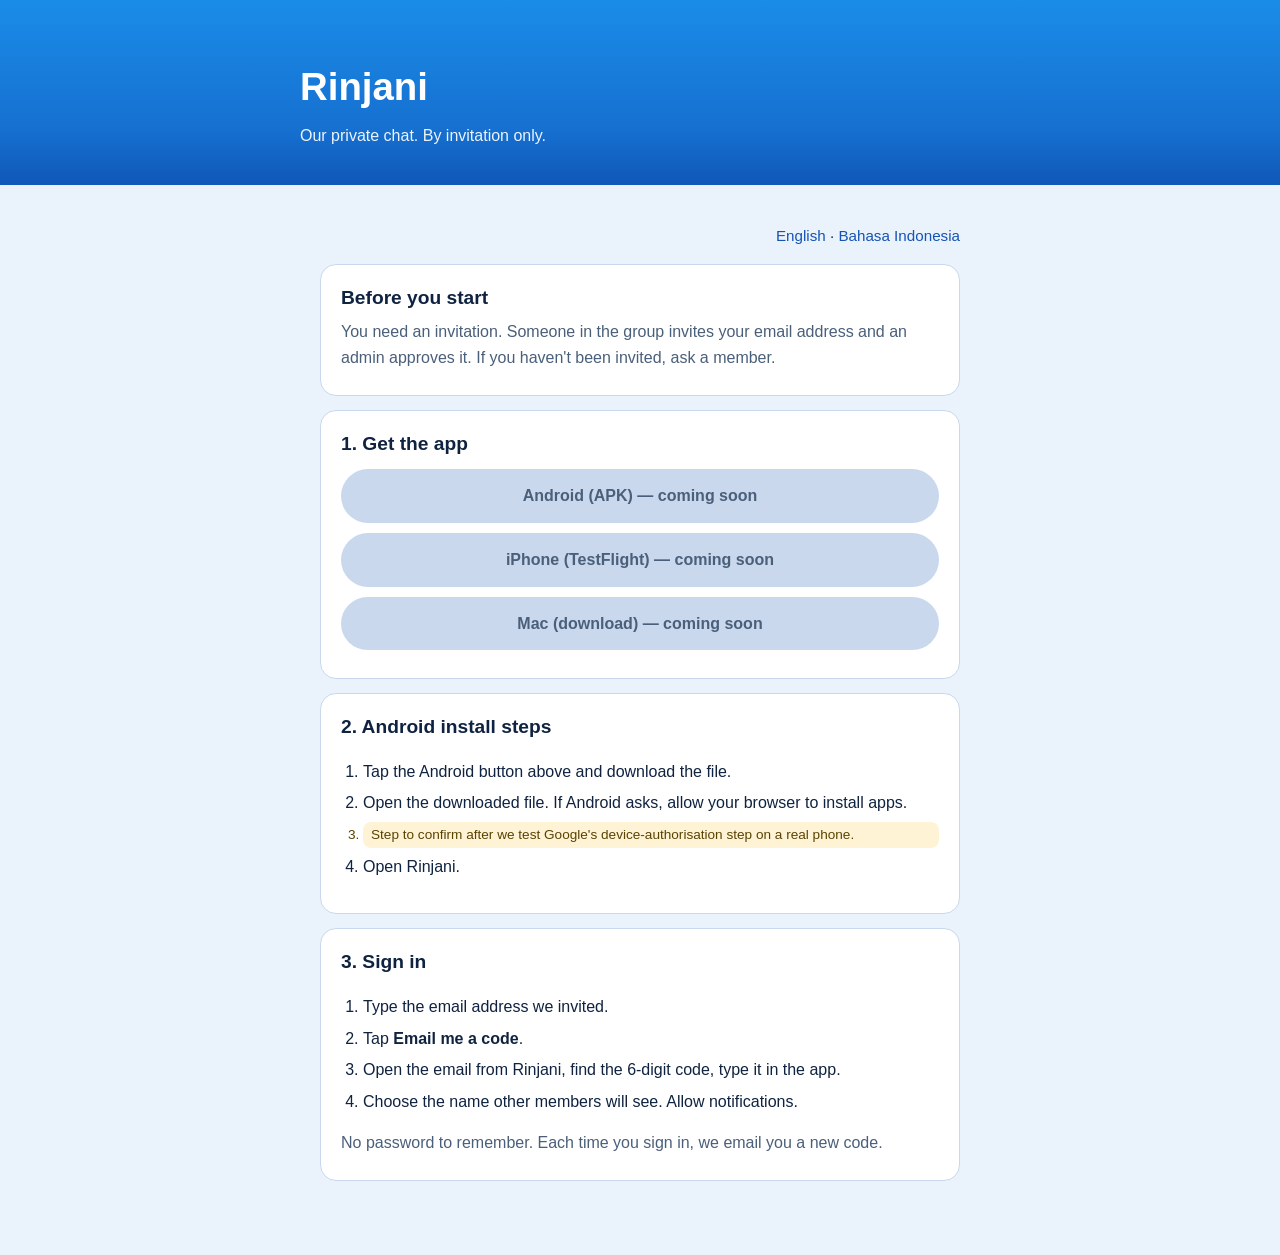
==== rinjani/index.html @ 6eb76854 "Starter site: new homepage, Rinjani install page (English + Bahasa Indonesia) Co-Authored-By: Claude" ====
<!DOCTYPE html>
<html lang="en">
<head>
<meta charset="UTF-8">
<meta name="viewport" content="width=device-width, initial-scale=1.0">
<title>Rinjani — Install</title>
<link rel="stylesheet" href="/assets/site.css">
<script>
  // Show Bahasa Indonesia first on phones set to Indonesian; anyone can switch.
  function setLang(l) { document.documentElement.lang = l;
    document.querySelectorAll('[data-l]').forEach(function (e) { e.hidden = e.dataset.l !== l; }); }
  window.addEventListener('DOMContentLoaded', function () { setLang((navigator.language || 'en').slice(0, 2) === 'id' ? 'id' : 'en'); });
</script>
</head>
<body>
<header class="band"><div class="in"><h1>Rinjani</h1>
  <p data-l="en">Our private chat. By invitation only.</p><p data-l="id" hidden>Obrolan pribadi kita. Hanya dengan undangan.</p></div></header>
<main>
<p class="lang"><a href="#" onclick="setLang('en');return false">English</a> · <a href="#" onclick="setLang('id');return false">Bahasa Indonesia</a></p>

<section data-l="en">
  <div class="card"><h2>Before you start</h2>
    <p>You need an invitation. Someone in the group invites your email address and an admin approves it. If you haven't been invited, ask a member.</p></div>
  <div class="card"><h2>1. Get the app</h2>
    <a class="btn off" href="#">Android (APK) — coming soon</a>
    <a class="btn off" href="#">iPhone (TestFlight) — coming soon</a>
    <a class="btn off" href="#">Mac (download) — coming soon</a></div>
  <div class="card"><h2>2. Android install steps</h2>
    <ol><li>Tap the Android button above and download the file.</li>
    <li>Open the downloaded file. If Android asks, allow your browser to install apps.</li>
    <li class="todo">Step to confirm after we test Google's device-authorisation step on a real phone.</li>
    <li>Open Rinjani.</li></ol></div>
  <div class="card"><h2>3. Sign in</h2>
    <ol><li>Type the email address we invited.</li><li>Tap <b>Email me a code</b>.</li>
    <li>Open the email from Rinjani, find the 6-digit code, type it in the app.</li>
    <li>Choose the name other members will see. Allow notifications.</li></ol>
    <p>No password to remember. Each time you sign in, we email you a new code.</p></div>
</section>

<section data-l="id" hidden>
  <div class="card"><h2>Sebelum mulai</h2>
    <p>Anda memerlukan undangan. Seorang anggota grup mengundang alamat email Anda, lalu admin menyetujuinya. Jika belum diundang, mintalah kepada salah satu anggota.</p></div>
  <div class="card"><h2>1. Ambil aplikasinya</h2>
    <a class="btn off" href="#">Android (APK) — segera hadir</a>
    <a class="btn off" href="#">iPhone (TestFlight) — segera hadir</a>
    <a class="btn off" href="#">Mac (unduh) — segera hadir</a></div>
  <div class="card"><h2>2. Langkah pasang di Android</h2>
    <ol><li>Ketuk tombol Android di atas dan unduh filenya.</li>
    <li>Buka file yang sudah diunduh. Jika Android bertanya, izinkan browser Anda memasang aplikasi.</li>
    <li class="todo">Langkah ini akan dilengkapi setelah kami mencoba otorisasi perangkat dari Google di ponsel sungguhan.</li>
    <li>Buka Rinjani.</li></ol></div>
  <div class="card"><h2>3. Masuk</h2>
    <ol><li>Ketik alamat email yang kami undang.</li><li>Ketuk <b>Email me a code</b> (Kirim kode lewat email).</li>
    <li>Buka email dari Rinjani, cari kode 6 angka, lalu ketik di aplikasi.</li>
    <li>Pilih nama yang akan dilihat anggota lain. Izinkan notifikasi.</li></ol>
    <p>Tidak ada kata sandi yang perlu diingat. Setiap kali masuk, kami kirim kode baru lewat email.</p></div>
</section>
</main>
</body>
</html>
---- assets/site.css ----
:root { --ink:#0f2340; --ink2:#4a5f7a; --mist:#eaf2fb; --card:#fff; --blue:#1654b4; --sun:#ffb62e; --line:#c9d8ec; }
@media (prefers-color-scheme: dark) { :root { --ink:#e8eef8; --ink2:#9db0c9; --mist:#0a1830; --card:#10233f; --blue:#5b9bff; --line:#24406b; } }
* { box-sizing:border-box; }
body { margin:0; font-family:-apple-system,"Segoe UI",Roboto,sans-serif; background:var(--mist); color:var(--ink); line-height:1.6; }
header.band { background:linear-gradient(180deg,#1a8ce8,#1670d0 70%,#0f57b8); color:#fff; padding:56px 20px 36px; }
header.band .in, main { max-width:680px; margin:0 auto; }
header.band h1 { margin:0; font-size:2.4rem; }
header.band p { margin:6px 0 0; opacity:.92; }
main { padding:24px 20px 60px; }
.card { background:var(--card); border-radius:16px; padding:18px 20px; margin:14px 0; border:1px solid var(--line); }
.card h2 { margin:0 0 6px; font-size:1.2rem; }
.card p { margin:6px 0; color:var(--ink2); }
a { color:var(--blue); text-decoration:none; } a:hover { text-decoration:underline; }
.btn { display:block; text-align:center; padding:14px; border-radius:999px; font-weight:700; margin:10px 0; background:var(--blue); color:#fff; }
.btn.off { background:var(--line); color:var(--ink2); pointer-events:none; }
.tag { display:inline-block; background:var(--sun); color:#0f2340; border-radius:999px; padding:2px 10px; font-size:.8rem; font-weight:700; }
ol { padding-left:22px; } li { margin:6px 0; }
.lang { text-align:right; font-size:.95rem; }
.todo { background:#fff3d6; color:#5a4300; border-radius:8px; padding:2px 8px; font-size:.85rem; }
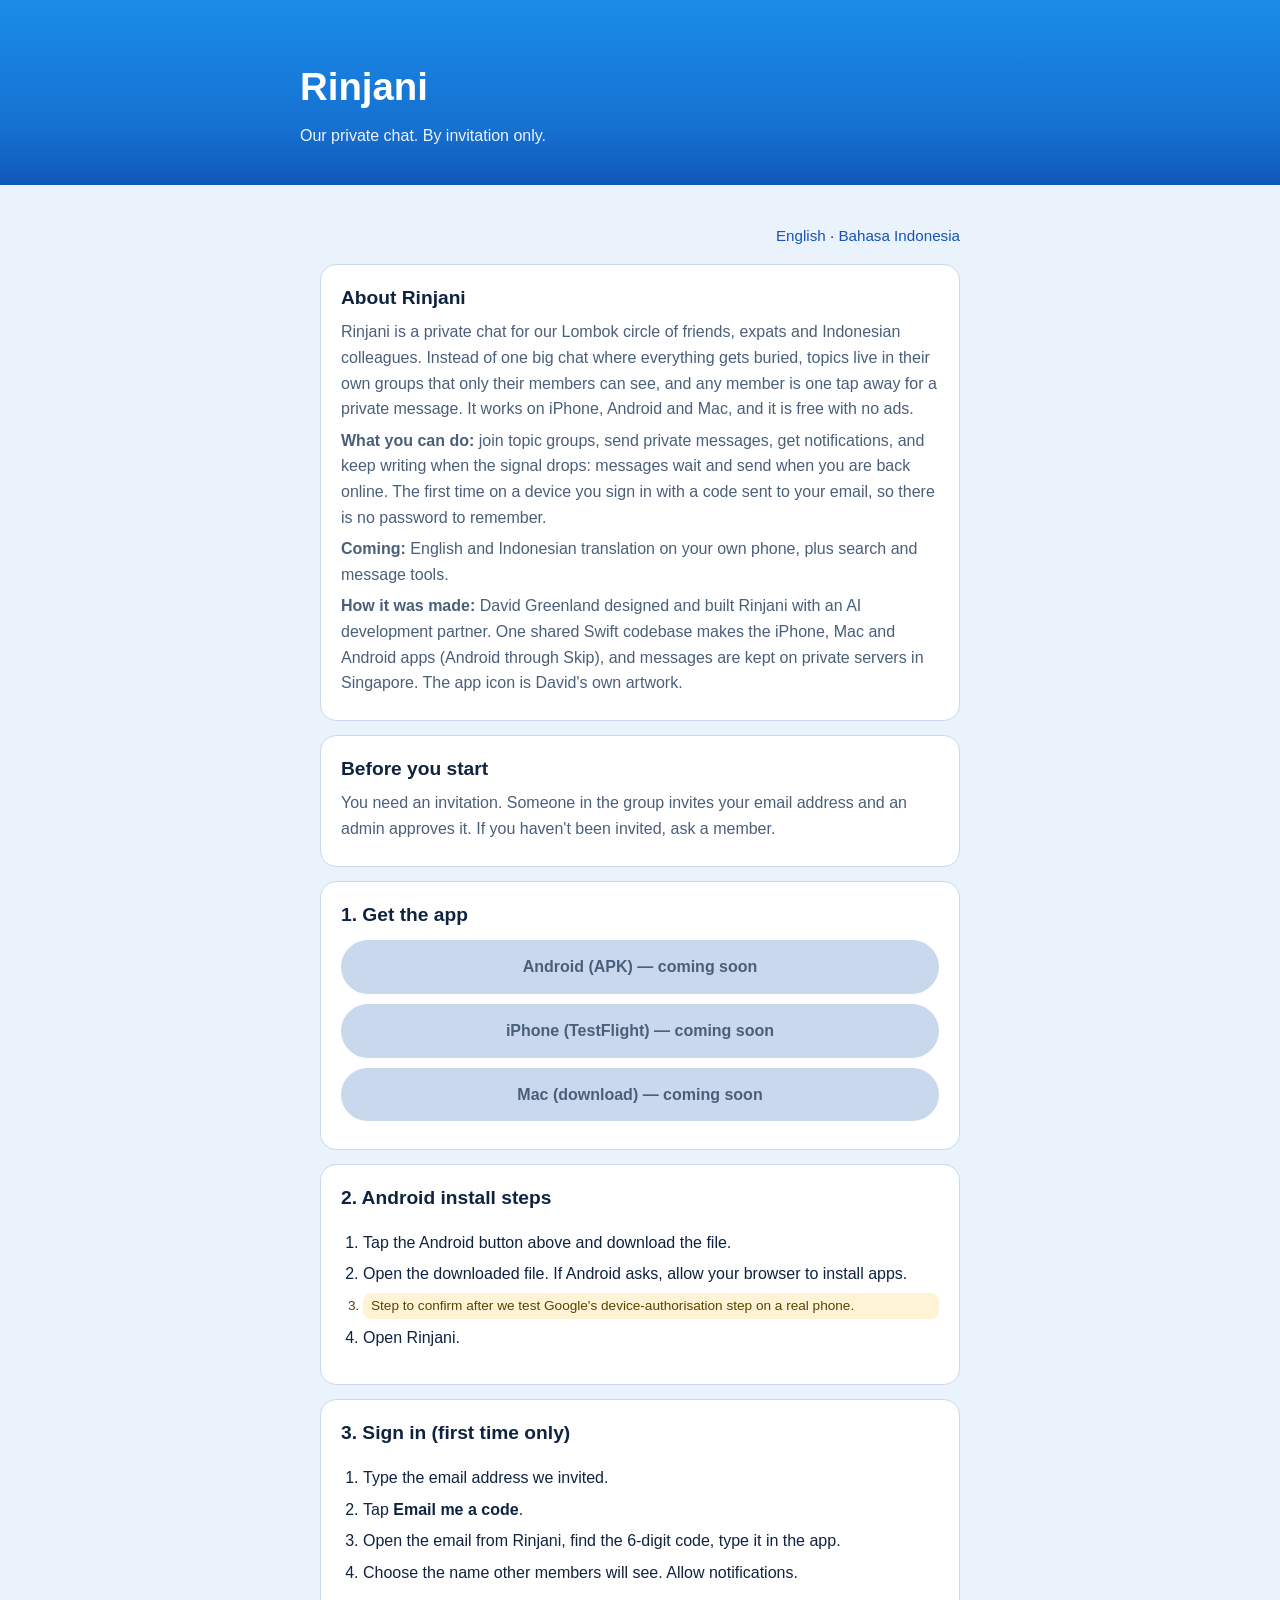
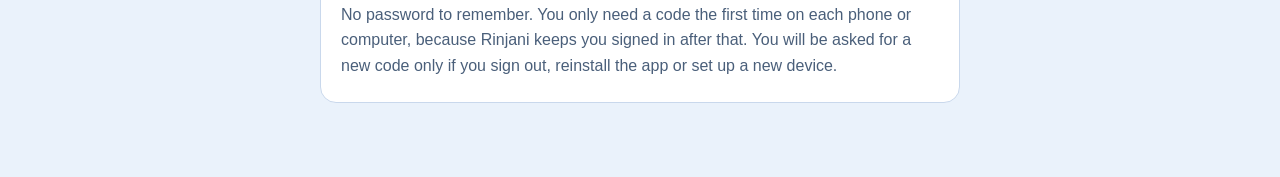
==== commit e9768541: "Rinjani page: About card (English + Bahasa Indonesia); code is needed only the first time on a devic" ====
--- a/rinjani/index.html
+++ b/rinjani/index.html
@@ -19,6 +19,11 @@
 <p class="lang"><a href="#" onclick="setLang('en');return false">English</a> · <a href="#" onclick="setLang('id');return false">Bahasa Indonesia</a></p>
 
 <section data-l="en">
+  <div class="card"><h2>About Rinjani</h2>
+    <p>Rinjani is a private chat for our Lombok circle of friends, expats and Indonesian colleagues. Instead of one big chat where everything gets buried, topics live in their own groups that only their members can see, and any member is one tap away for a private message. It works on iPhone, Android and Mac, and it is free with no ads.</p>
+    <p><b>What you can do:</b> join topic groups, send private messages, get notifications, and keep writing when the signal drops: messages wait and send when you are back online. The first time on a device you sign in with a code sent to your email, so there is no password to remember.</p>
+    <p><b>Coming:</b> English and Indonesian translation on your own phone, plus search and message tools.</p>
+    <p><b>How it was made:</b> David Greenland designed and built Rinjani with an AI development partner. One shared Swift codebase makes the iPhone, Mac and Android apps (Android through Skip), and messages are kept on private servers in Singapore. The app icon is David's own artwork.</p></div>
   <div class="card"><h2>Before you start</h2>
     <p>You need an invitation. Someone in the group invites your email address and an admin approves it. If you haven't been invited, ask a member.</p></div>
   <div class="card"><h2>1. Get the app</h2>
@@ -30,14 +35,19 @@
     <li>Open the downloaded file. If Android asks, allow your browser to install apps.</li>
     <li class="todo">Step to confirm after we test Google's device-authorisation step on a real phone.</li>
     <li>Open Rinjani.</li></ol></div>
-  <div class="card"><h2>3. Sign in</h2>
+  <div class="card"><h2>3. Sign in (first time only)</h2>
     <ol><li>Type the email address we invited.</li><li>Tap <b>Email me a code</b>.</li>
     <li>Open the email from Rinjani, find the 6-digit code, type it in the app.</li>
     <li>Choose the name other members will see. Allow notifications.</li></ol>
-    <p>No password to remember. Each time you sign in, we email you a new code.</p></div>
+    <p>No password to remember. You only need a code the first time on each phone or computer, because Rinjani keeps you signed in after that. You will be asked for a new code only if you sign out, reinstall the app or set up a new device.</p></div>
 </section>
 
 <section data-l="id" hidden>
+  <div class="card"><h2>Tentang Rinjani</h2>
+    <p>Rinjani adalah obrolan pribadi untuk lingkaran kita di Lombok: teman, ekspat, dan rekan kerja dari Indonesia. Alih-alih satu obrolan besar tempat semuanya tenggelam, setiap topik punya grupnya sendiri yang hanya bisa dilihat anggotanya, dan setiap anggota hanya satu ketukan jauhnya untuk pesan pribadi. Rinjani berjalan di iPhone, Android, dan Mac, gratis dan tanpa iklan.</p>
+    <p><b>Yang bisa Anda lakukan:</b> bergabung di grup topik, mengirim pesan pribadi, menerima notifikasi, dan tetap menulis saat sinyal hilang: pesan menunggu dan terkirim saat Anda kembali online. Pertama kali di sebuah perangkat, Anda masuk dengan kode yang dikirim ke email, jadi tidak ada kata sandi yang perlu diingat.</p>
+    <p><b>Segera hadir:</b> terjemahan Inggris dan Indonesia langsung di ponsel Anda, serta pencarian dan alat pesan.</p>
+    <p><b>Bagaimana dibuat:</b> David Greenland merancang dan membangun Rinjani bersama mitra pengembangan AI. Satu basis kode Swift menghasilkan aplikasi iPhone, Mac, dan Android (Android lewat Skip), dan pesan disimpan di server pribadi di Singapura. Ikon aplikasi adalah karya seni David sendiri.</p></div>
   <div class="card"><h2>Sebelum mulai</h2>
     <p>Anda memerlukan undangan. Seorang anggota grup mengundang alamat email Anda, lalu admin menyetujuinya. Jika belum diundang, mintalah kepada salah satu anggota.</p></div>
   <div class="card"><h2>1. Ambil aplikasinya</h2>
@@ -49,11 +59,11 @@
     <li>Buka file yang sudah diunduh. Jika Android bertanya, izinkan browser Anda memasang aplikasi.</li>
     <li class="todo">Langkah ini akan dilengkapi setelah kami mencoba otorisasi perangkat dari Google di ponsel sungguhan.</li>
     <li>Buka Rinjani.</li></ol></div>
-  <div class="card"><h2>3. Masuk</h2>
+  <div class="card"><h2>3. Masuk (hanya pertama kali)</h2>
     <ol><li>Ketik alamat email yang kami undang.</li><li>Ketuk <b>Email me a code</b> (Kirim kode lewat email).</li>
     <li>Buka email dari Rinjani, cari kode 6 angka, lalu ketik di aplikasi.</li>
     <li>Pilih nama yang akan dilihat anggota lain. Izinkan notifikasi.</li></ol>
-    <p>Tidak ada kata sandi yang perlu diingat. Setiap kali masuk, kami kirim kode baru lewat email.</p></div>
+    <p>Tidak ada kata sandi yang perlu diingat. Kode hanya diperlukan saat pertama kali di setiap ponsel atau komputer, karena setelah itu Rinjani membuat Anda tetap masuk. Kode baru hanya diminta jika Anda keluar, memasang ulang aplikasi, atau memakai perangkat baru.</p></div>
 </section>
 </main>
 </body>
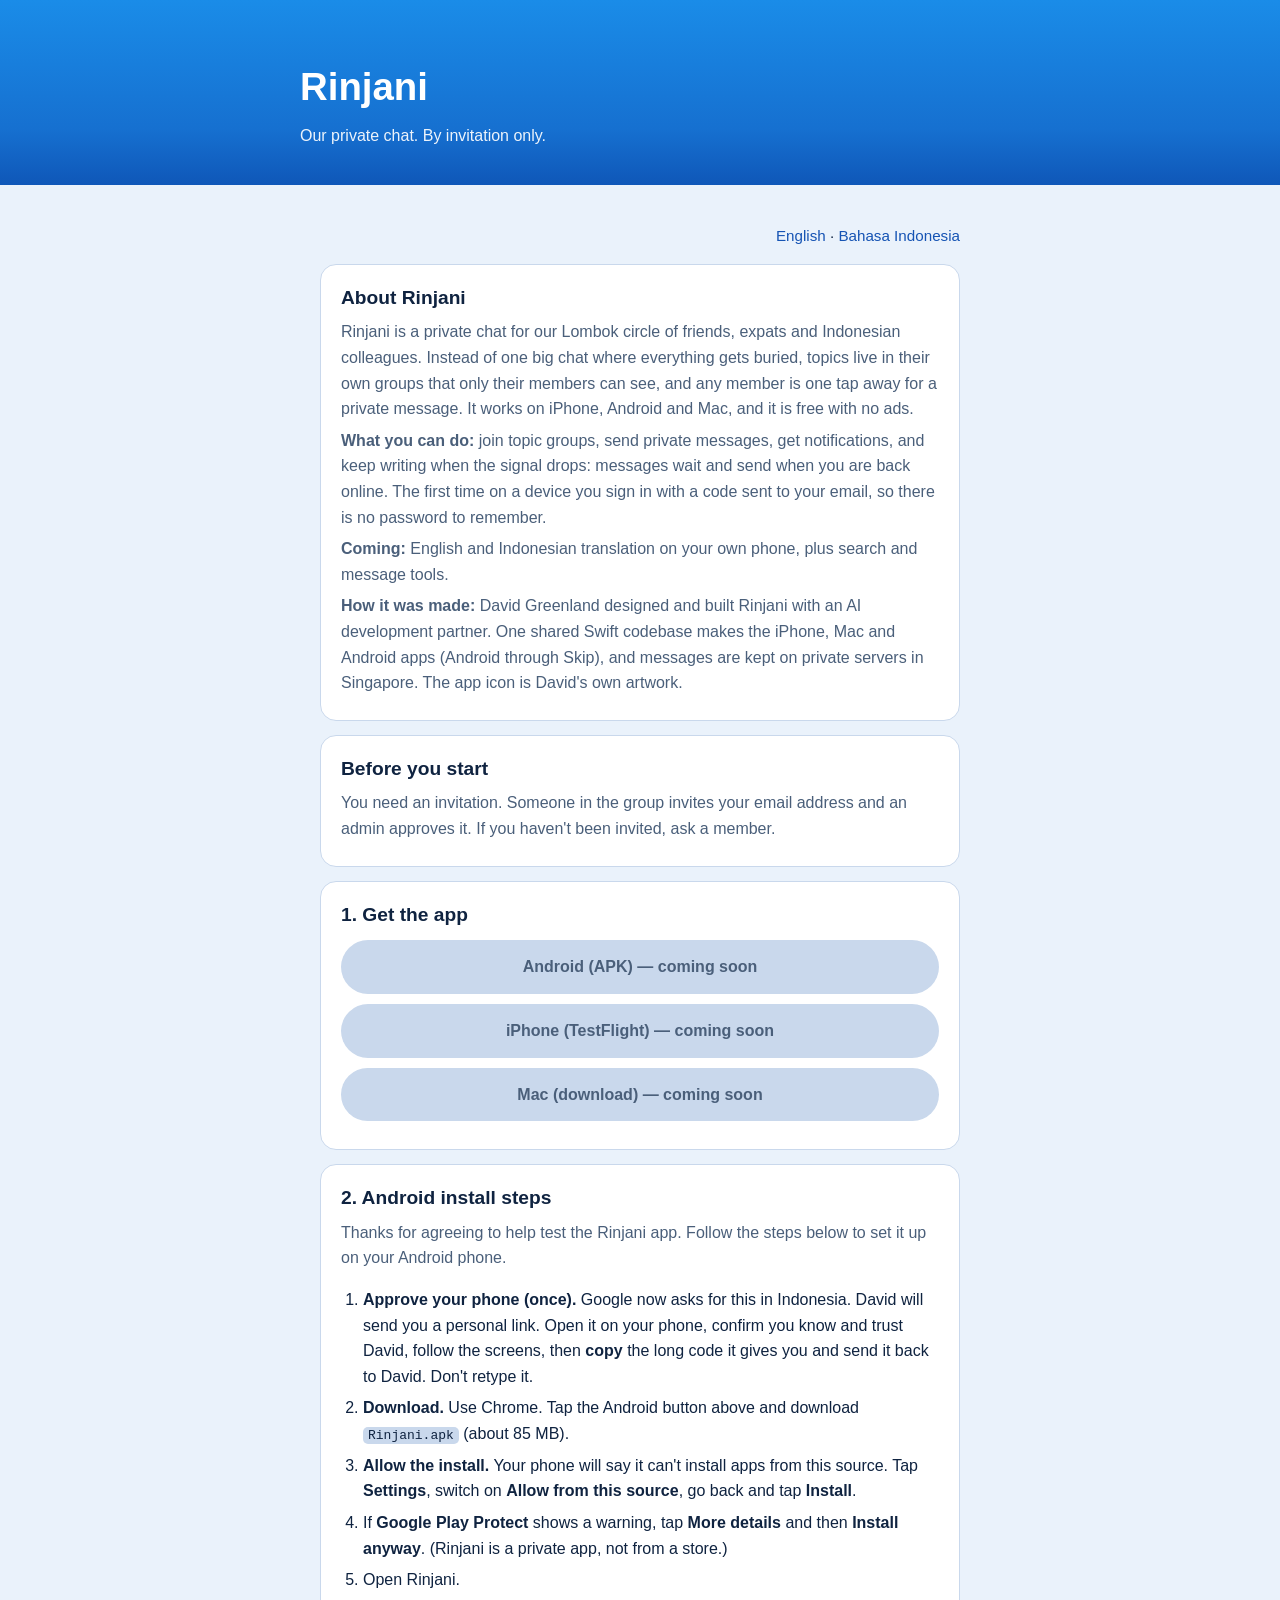
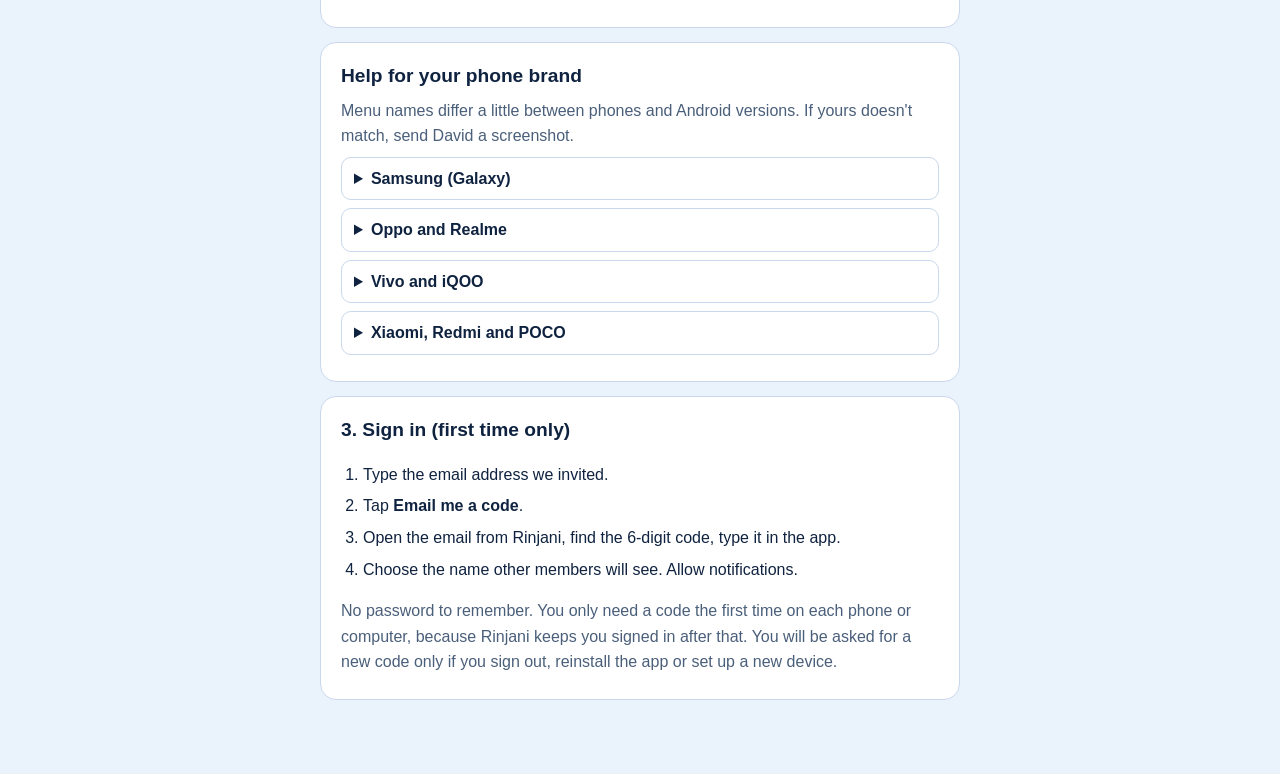
==== commit c8e4150f: "Rinjani page: Android install steps, welcome line, brand help (Samsung, Oppo/Realme, Vivo/iQOO, Xiao" ====
--- a/rinjani/index.html
+++ b/rinjani/index.html
@@ -31,10 +31,31 @@
     <a class="btn off" href="#">iPhone (TestFlight) — coming soon</a>
     <a class="btn off" href="#">Mac (download) — coming soon</a></div>
   <div class="card"><h2>2. Android install steps</h2>
-    <ol><li>Tap the Android button above and download the file.</li>
-    <li>Open the downloaded file. If Android asks, allow your browser to install apps.</li>
-    <li class="todo">Step to confirm after we test Google's device-authorisation step on a real phone.</li>
-    <li>Open Rinjani.</li></ol></div>
+    <p>Thanks for agreeing to help test the Rinjani app. Follow the steps below to set it up on your Android phone.</p>
+    <ol><li><b>Approve your phone (once).</b> Google now asks for this in Indonesia. David will send you a personal link. Open it on your phone, confirm you know and trust David, follow the screens, then <b>copy</b> the long code it gives you and send it back to David. Don't retype it.</li>
+    <li><b>Download.</b> Use Chrome. Tap the Android button above and download <code>Rinjani.apk</code> (about 85 MB).</li>
+    <li><b>Allow the install.</b> Your phone will say it can't install apps from this source. Tap <b>Settings</b>, switch on <b>Allow from this source</b>, go back and tap <b>Install</b>.</li>
+    <li>If <b>Google Play Protect</b> shows a warning, tap <b>More details</b> and then <b>Install anyway</b>. (Rinjani is a private app, not from a store.)</li>
+    <li>Open Rinjani.</li></ol>
+    <!-- TODO after Shane's test: replace with the real on-phone approval screens (EN): <p class="todo">Step 1: the exact screens on your phone will be confirmed here after the first real test.</p> -->
+  </div>
+  <div class="card"><h2>Help for your phone brand</h2>
+    <p>Menu names differ a little between phones and Android versions. If yours doesn't match, send David a screenshot.</p>
+    <details><summary>Samsung (Galaxy)</summary><ul>
+      <li>Download with Chrome or Samsung Internet. When asked, tap <b>Settings</b>, switch on <b>Allow from this source</b>, go back and tap <b>Install</b>.</li>
+      <li>If the install is blocked and mentions <b>Auto Blocker</b>: open <b>Settings → Security and privacy → Auto Blocker</b> and switch it off while you install. You can switch it back on afterwards.</li>
+      <li>If <b>Google Play Protect</b> warns: <b>More details → Install anyway</b>.</li></ul></details>
+    <details><summary>Oppo and Realme</summary><ul>
+      <li>Download with Chrome, then tap <b>Install</b>. When asked, tap <b>Settings</b> and allow your browser to <b>Install unknown apps</b>.</li>
+      <li>Your phone may run a security check and show a warning, sometimes with a short countdown. Wait, then choose <b>Install anyway</b> or <b>Continue</b>.</li>
+      <li>If the install fails the first time, tap the downloaded file and try again.</li></ul></details>
+    <details><summary>Vivo and iQOO</summary><ul>
+      <li>Download with Chrome, then tap <b>Install</b>. When asked, allow your browser under <b>Install unknown apps</b> (often in Settings → Security or Special app access).</li>
+      <li>A virus or security scan may appear. Choose <b>Continue</b> or <b>Install</b> to go on.</li></ul></details>
+    <details><summary>Xiaomi, Redmi and POCO</summary><ul>
+      <li>Download with Chrome, then tap <b>Install</b>. When asked, allow Chrome to <b>Install unknown apps</b> (Settings → Privacy protection → Special permissions).</li>
+      <li>The phone's Security app may scan the file and warn about a risk because Rinjani is not from a store. Choose <b>Install anyway</b>.</li></ul></details>
+  </div>
   <div class="card"><h2>3. Sign in (first time only)</h2>
     <ol><li>Type the email address we invited.</li><li>Tap <b>Email me a code</b>.</li>
     <li>Open the email from Rinjani, find the 6-digit code, type it in the app.</li>
@@ -55,10 +76,31 @@
     <a class="btn off" href="#">iPhone (TestFlight) — segera hadir</a>
     <a class="btn off" href="#">Mac (unduh) — segera hadir</a></div>
   <div class="card"><h2>2. Langkah pasang di Android</h2>
-    <ol><li>Ketuk tombol Android di atas dan unduh filenya.</li>
-    <li>Buka file yang sudah diunduh. Jika Android bertanya, izinkan browser Anda memasang aplikasi.</li>
-    <li class="todo">Langkah ini akan dilengkapi setelah kami mencoba otorisasi perangkat dari Google di ponsel sungguhan.</li>
-    <li>Buka Rinjani.</li></ol></div>
+    <p>Terima kasih telah bersedia ikut menguji aplikasi Rinjani. Ikuti langkah-langkah di bawah ini untuk memasangnya di ponsel Android Anda.</p>
+    <ol><li><b>Setujui ponsel Anda (satu kali).</b> Google kini meminta ini di Indonesia. David akan mengirim tautan pribadi. Buka tautan itu di ponsel Anda, konfirmasi bahwa Anda mengenal dan memercayai David, ikuti layarnya, lalu <b>salin</b> kode panjang yang muncul dan kirimkan kembali kepada David. Jangan diketik ulang.</li>
+    <li><b>Unduh.</b> Gunakan Chrome. Ketuk tombol Android di atas dan unduh <code>Rinjani.apk</code> (sekitar 85 MB).</li>
+    <li><b>Izinkan pemasangan.</b> Ponsel akan berkata tidak dapat memasang aplikasi dari sumber ini. Ketuk <b>Pengaturan</b>, aktifkan <b>Izinkan dari sumber ini</b>, kembali, lalu ketuk <b>Instal</b>.</li>
+    <li>Jika <b>Google Play Protect</b> menampilkan peringatan, ketuk <b>Detail lainnya</b> lalu <b>Tetap instal</b>. (Rinjani adalah aplikasi pribadi, bukan dari toko aplikasi.)</li>
+    <li>Buka Rinjani.</li></ol>
+    <!-- TODO after Shane's test: replace with the real on-phone approval screens (ID) -->
+  </div>
+  <div class="card"><h2>Bantuan sesuai merek ponsel</h2>
+    <p>Nama menu sedikit berbeda antar ponsel dan versi Android. Jika ponsel Anda berbeda, kirim tangkapan layar kepada David.</p>
+    <details><summary>Samsung (Galaxy)</summary><ul>
+      <li>Unduh dengan Chrome atau Samsung Internet. Saat diminta, ketuk <b>Pengaturan</b>, aktifkan <b>Izinkan dari sumber ini</b>, kembali, lalu ketuk <b>Instal</b>.</li>
+      <li>Jika pemasangan diblokir dan menyebut <b>Auto Blocker</b>: buka <b>Pengaturan → Keamanan dan privasi → Auto Blocker</b> dan matikan selama memasang. Anda boleh menyalakannya lagi setelahnya.</li>
+      <li>Jika <b>Google Play Protect</b> memperingatkan: <b>Detail lainnya → Tetap instal</b>.</li></ul></details>
+    <details><summary>Oppo dan Realme</summary><ul>
+      <li>Unduh dengan Chrome, lalu ketuk <b>Instal</b>. Saat diminta, ketuk <b>Pengaturan</b> dan izinkan browser Anda <b>Memasang aplikasi tidak dikenal</b>.</li>
+      <li>Ponsel mungkin menjalankan pemeriksaan keamanan dan menampilkan peringatan, kadang dengan hitung mundur singkat. Tunggu, lalu pilih <b>Tetap instal</b> atau <b>Lanjutkan</b>.</li>
+      <li>Jika pemasangan gagal pada percobaan pertama, ketuk file yang diunduh dan coba lagi.</li></ul></details>
+    <details><summary>Vivo dan iQOO</summary><ul>
+      <li>Unduh dengan Chrome, lalu ketuk <b>Instal</b>. Saat diminta, izinkan browser Anda di <b>Memasang aplikasi tidak dikenal</b> (biasanya di Pengaturan → Keamanan atau Akses aplikasi khusus).</li>
+      <li>Pemindaian virus atau keamanan mungkin muncul. Pilih <b>Lanjutkan</b> atau <b>Instal</b> untuk meneruskan.</li></ul></details>
+    <details><summary>Xiaomi, Redmi dan POCO</summary><ul>
+      <li>Unduh dengan Chrome, lalu ketuk <b>Instal</b>. Saat diminta, izinkan Chrome <b>Memasang aplikasi tidak dikenal</b> (Pengaturan → Perlindungan privasi → Izin khusus).</li>
+      <li>Aplikasi Keamanan di ponsel mungkin memindai file dan memperingatkan adanya risiko karena Rinjani bukan dari toko aplikasi. Pilih <b>Tetap instal</b>.</li></ul></details>
+  </div>
   <div class="card"><h2>3. Masuk (hanya pertama kali)</h2>
     <ol><li>Ketik alamat email yang kami undang.</li><li>Ketuk <b>Email me a code</b> (Kirim kode lewat email).</li>
     <li>Buka email dari Rinjani, cari kode 6 angka, lalu ketik di aplikasi.</li>
--- a/assets/site.css
+++ b/assets/site.css
@@ -17,3 +17,8 @@
 ol { padding-left:22px; } li { margin:6px 0; }
 .lang { text-align:right; font-size:.95rem; }
 .todo { background:#fff3d6; color:#5a4300; border-radius:8px; padding:2px 8px; font-size:.85rem; }
+
+details { margin:8px 0; padding:8px 12px; border:1px solid var(--line); border-radius:10px; }
+summary { cursor:pointer; font-weight:600; }
+details ul { margin:8px 0 2px; padding-left:20px; color:var(--ink2); }
+code { background:var(--line); padding:1px 5px; border-radius:5px; }
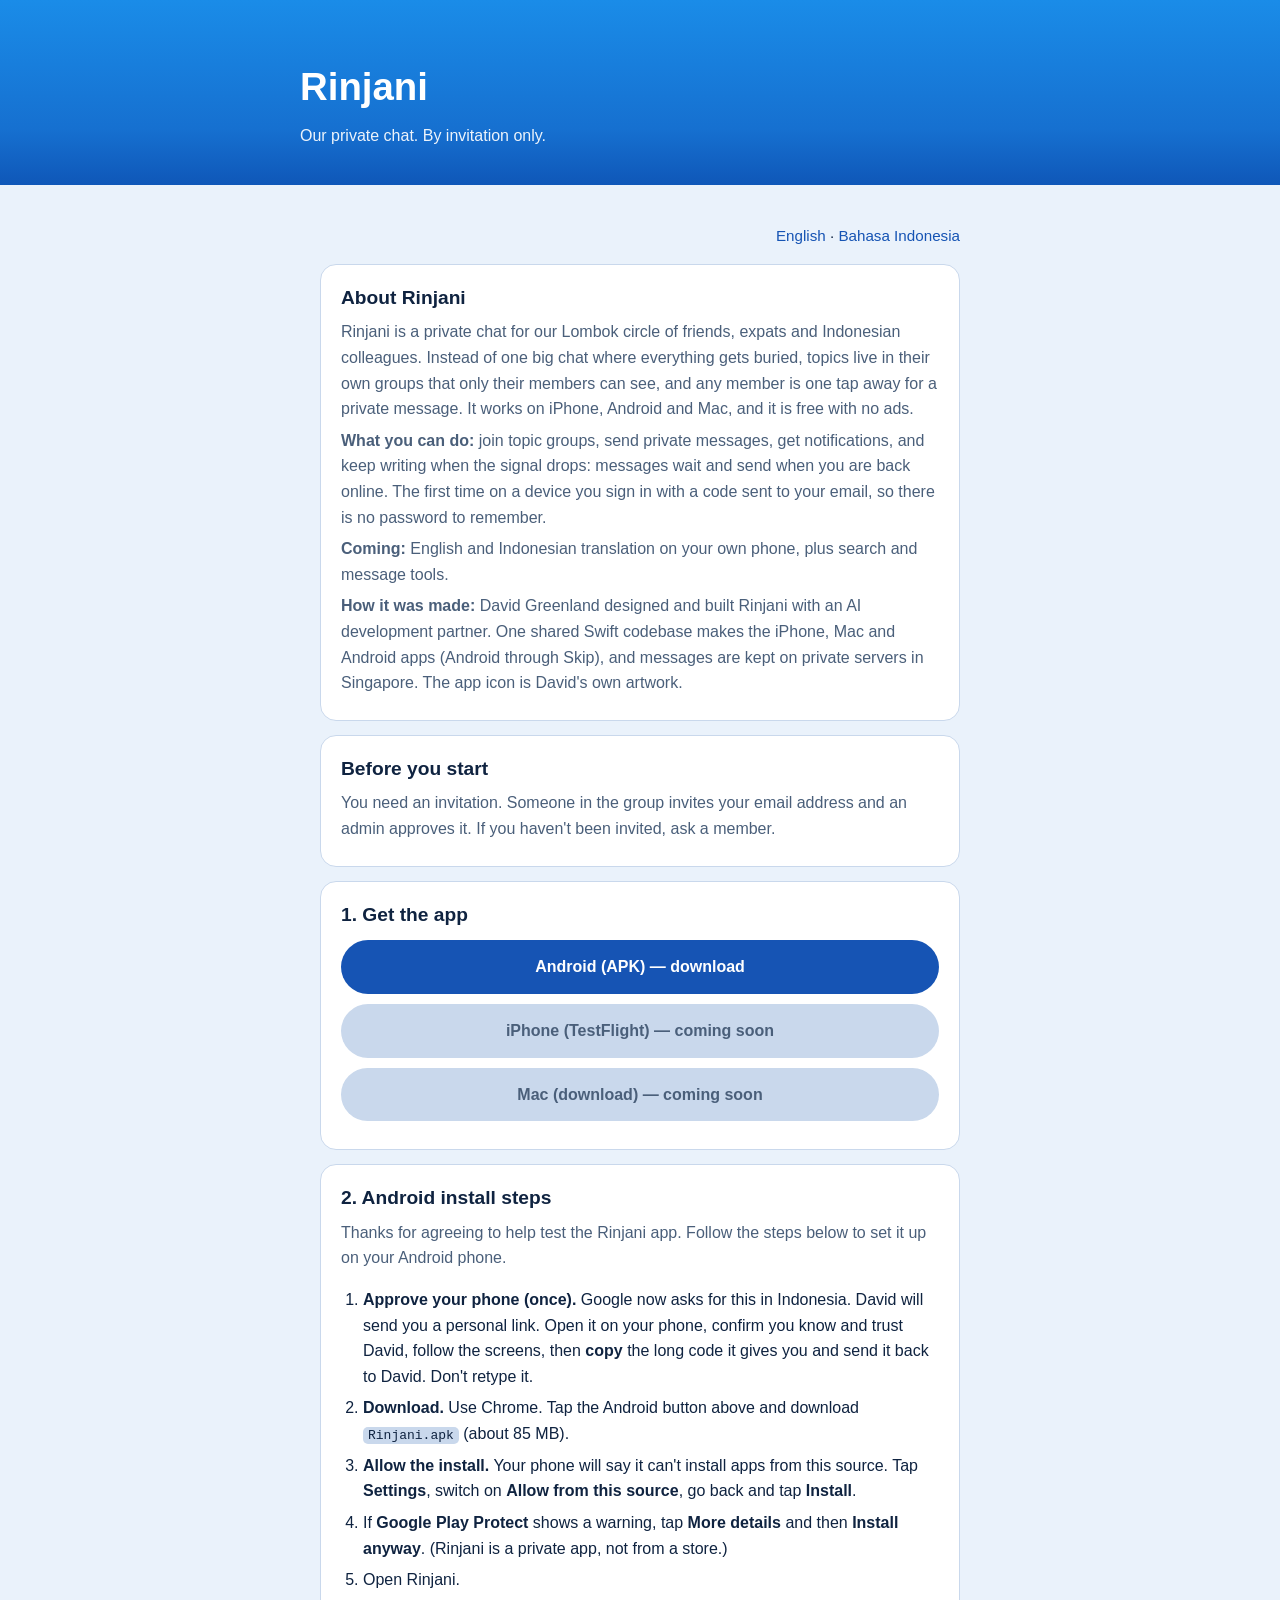
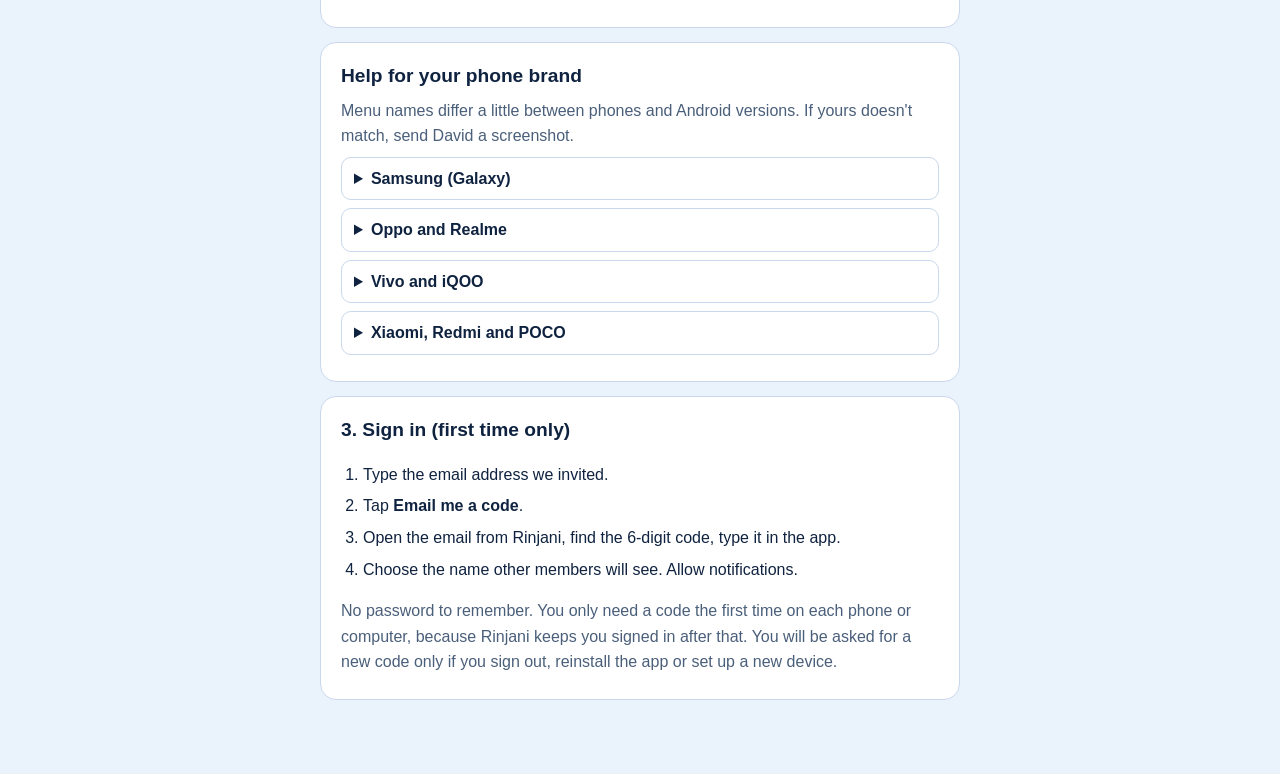
==== commit 84cfb70c: "Rinjani install page: wire Android APK download button Co-Authored-By: Claude Sonnet 5.5 <noreply@an" ====
--- a/rinjani/index.html
+++ b/rinjani/index.html
@@ -27,7 +27,7 @@
   <div class="card"><h2>Before you start</h2>
     <p>You need an invitation. Someone in the group invites your email address and an admin approves it. If you haven't been invited, ask a member.</p></div>
   <div class="card"><h2>1. Get the app</h2>
-    <a class="btn off" href="#">Android (APK) — coming soon</a>
+    <a class="btn" href="https://www.icloud.com/iclouddrive/0b9Xc49nXq7LZl0lIp5d9lQ1w">Android (APK) — download</a>
     <a class="btn off" href="#">iPhone (TestFlight) — coming soon</a>
     <a class="btn off" href="#">Mac (download) — coming soon</a></div>
   <div class="card"><h2>2. Android install steps</h2>
@@ -72,7 +72,7 @@
   <div class="card"><h2>Sebelum mulai</h2>
     <p>Anda memerlukan undangan. Seorang anggota grup mengundang alamat email Anda, lalu admin menyetujuinya. Jika belum diundang, mintalah kepada salah satu anggota.</p></div>
   <div class="card"><h2>1. Ambil aplikasinya</h2>
-    <a class="btn off" href="#">Android (APK) — segera hadir</a>
+    <a class="btn" href="https://www.icloud.com/iclouddrive/0b9Xc49nXq7LZl0lIp5d9lQ1w">Android (APK) — unduh</a>
     <a class="btn off" href="#">iPhone (TestFlight) — segera hadir</a>
     <a class="btn off" href="#">Mac (unduh) — segera hadir</a></div>
   <div class="card"><h2>2. Langkah pasang di Android</h2>
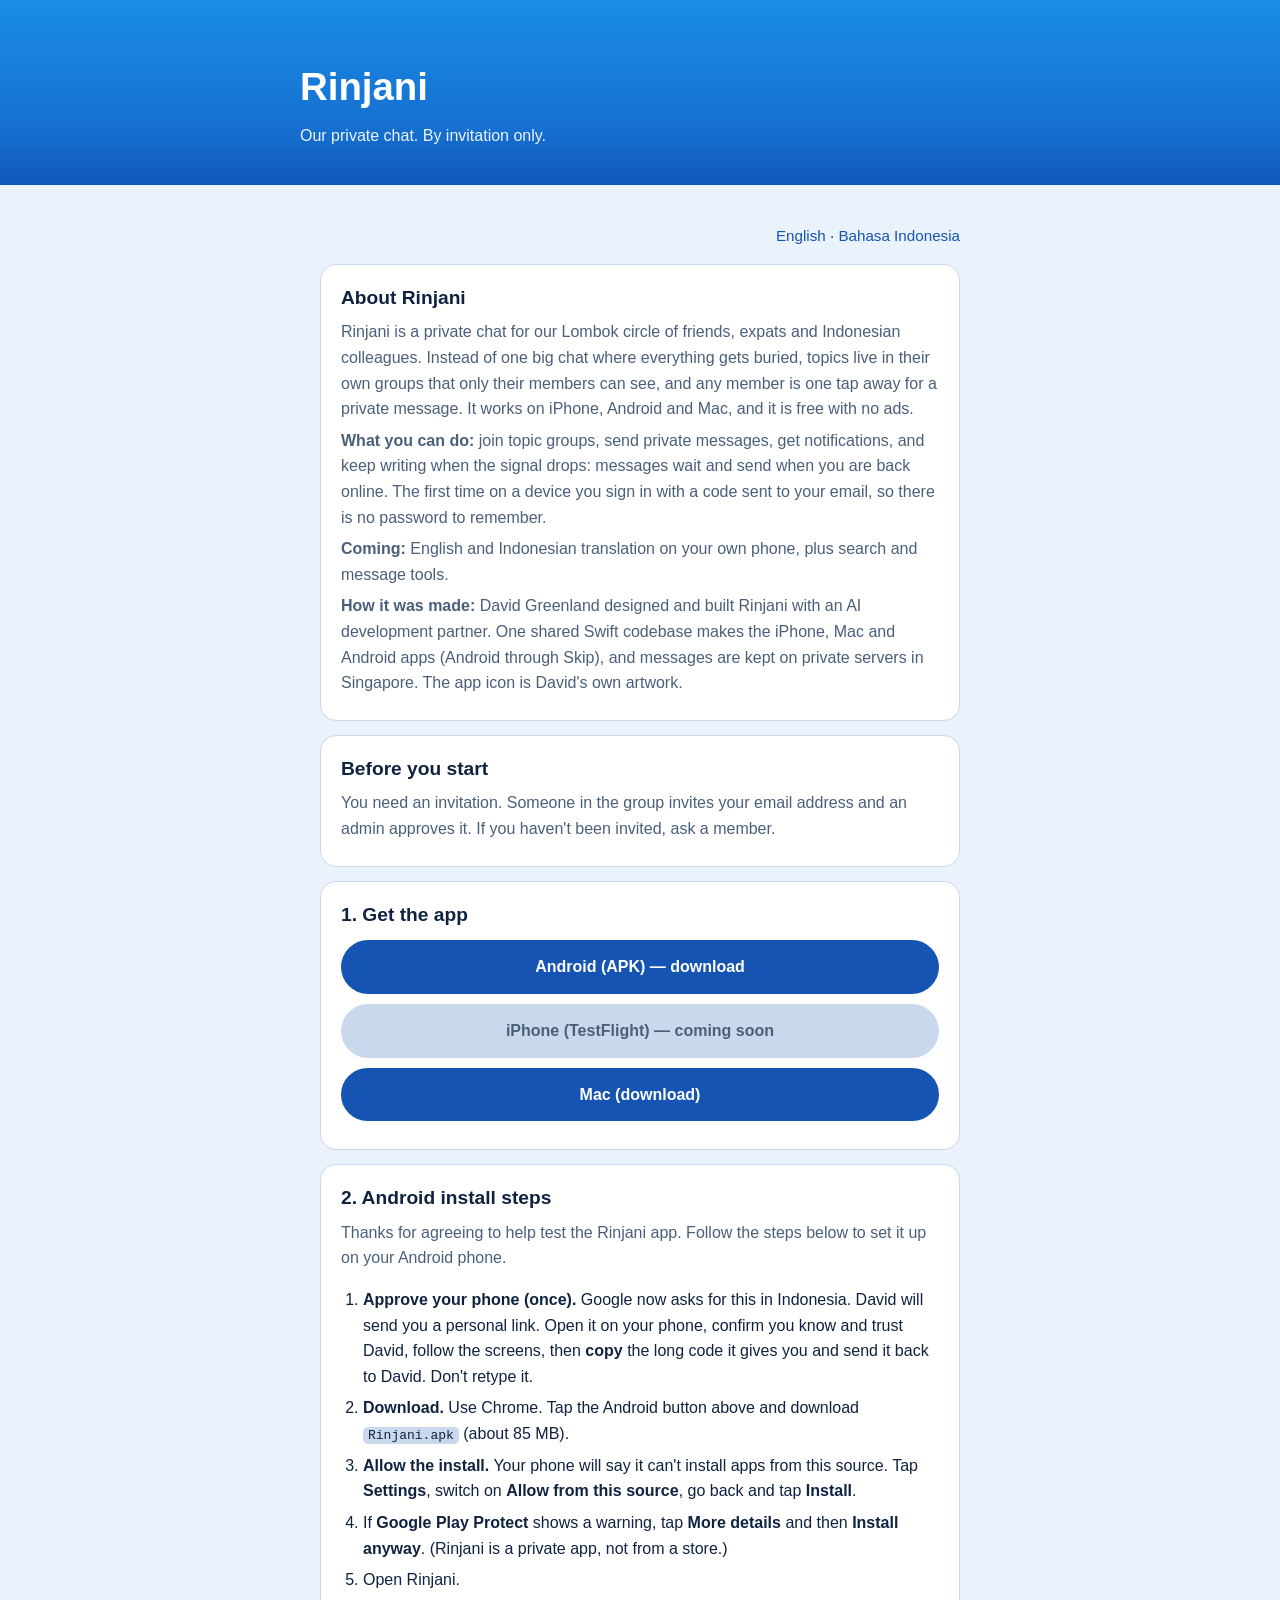
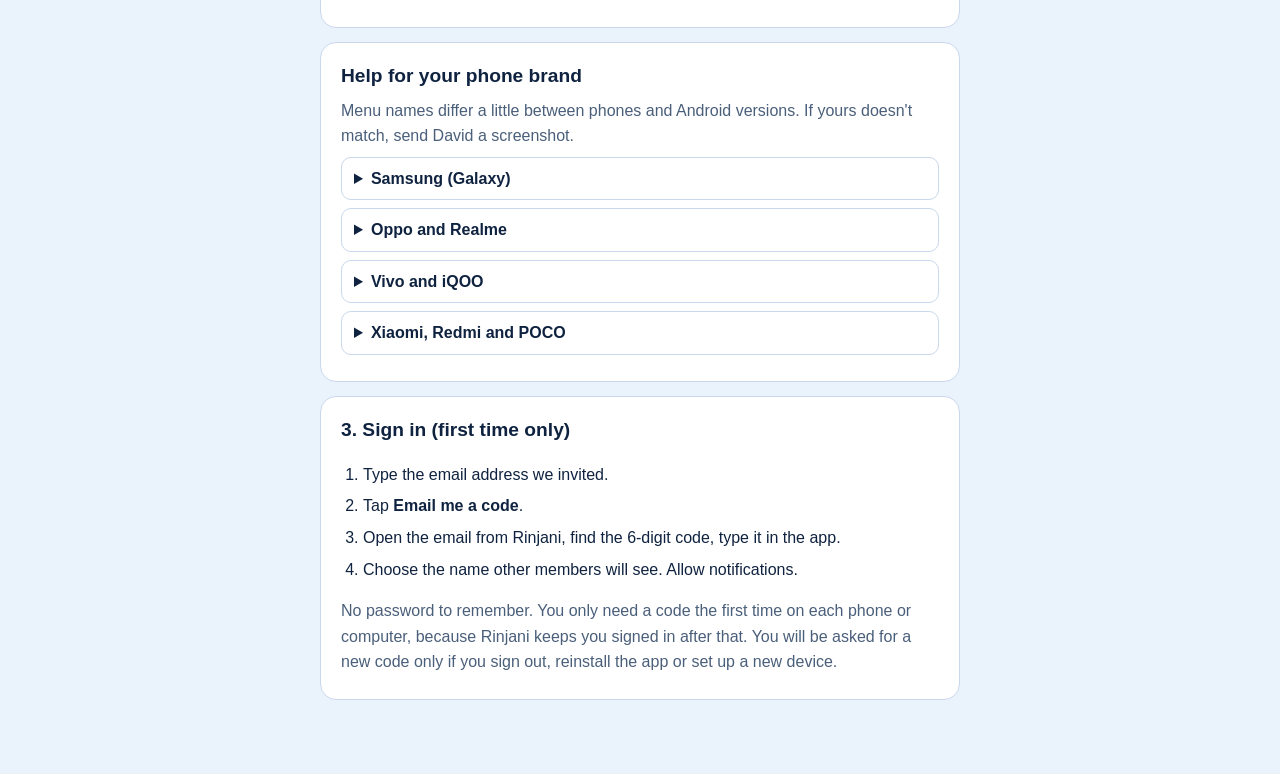
==== commit 1ee067d3: "Rinjani install page: Mac download button live (notarized DMG on the public releases repo) Co-Author" ====
--- a/rinjani/index.html
+++ b/rinjani/index.html
@@ -27,9 +27,9 @@
   <div class="card"><h2>Before you start</h2>
     <p>You need an invitation. Someone in the group invites your email address and an admin approves it. If you haven't been invited, ask a member.</p></div>
   <div class="card"><h2>1. Get the app</h2>
-    <a class="btn" href="https://www.icloud.com/iclouddrive/0b9Xc49nXq7LZl0lIp5d9lQ1w">Android (APK) — download</a>
+    <a class="btn" href="https://github.com/noIdea-dev/rinjani-releases/releases/latest/download/Rinjani.apk">Android (APK) — download</a>
     <a class="btn off" href="#">iPhone (TestFlight) — coming soon</a>
-    <a class="btn off" href="#">Mac (download) — coming soon</a></div>
+    <a class="btn" href="https://github.com/noIdea-dev/rinjani-releases/releases/latest/download/Rinjani.dmg">Mac (download)</a></div>
   <div class="card"><h2>2. Android install steps</h2>
     <p>Thanks for agreeing to help test the Rinjani app. Follow the steps below to set it up on your Android phone.</p>
     <ol><li><b>Approve your phone (once).</b> Google now asks for this in Indonesia. David will send you a personal link. Open it on your phone, confirm you know and trust David, follow the screens, then <b>copy</b> the long code it gives you and send it back to David. Don't retype it.</li>
@@ -72,9 +72,9 @@
   <div class="card"><h2>Sebelum mulai</h2>
     <p>Anda memerlukan undangan. Seorang anggota grup mengundang alamat email Anda, lalu admin menyetujuinya. Jika belum diundang, mintalah kepada salah satu anggota.</p></div>
   <div class="card"><h2>1. Ambil aplikasinya</h2>
-    <a class="btn" href="https://www.icloud.com/iclouddrive/0b9Xc49nXq7LZl0lIp5d9lQ1w">Android (APK) — unduh</a>
+    <a class="btn" href="https://github.com/noIdea-dev/rinjani-releases/releases/latest/download/Rinjani.apk">Android (APK) — unduh</a>
     <a class="btn off" href="#">iPhone (TestFlight) — segera hadir</a>
-    <a class="btn off" href="#">Mac (unduh) — segera hadir</a></div>
+    <a class="btn" href="https://github.com/noIdea-dev/rinjani-releases/releases/latest/download/Rinjani.dmg">Mac (unduh)</a></div>
   <div class="card"><h2>2. Langkah pasang di Android</h2>
     <p>Terima kasih telah bersedia ikut menguji aplikasi Rinjani. Ikuti langkah-langkah di bawah ini untuk memasangnya di ponsel Android Anda.</p>
     <ol><li><b>Setujui ponsel Anda (satu kali).</b> Google kini meminta ini di Indonesia. David akan mengirim tautan pribadi. Buka tautan itu di ponsel Anda, konfirmasi bahwa Anda mengenal dan memercayai David, ikuti layarnya, lalu <b>salin</b> kode panjang yang muncul dan kirimkan kembali kepada David. Jangan diketik ulang.</li>
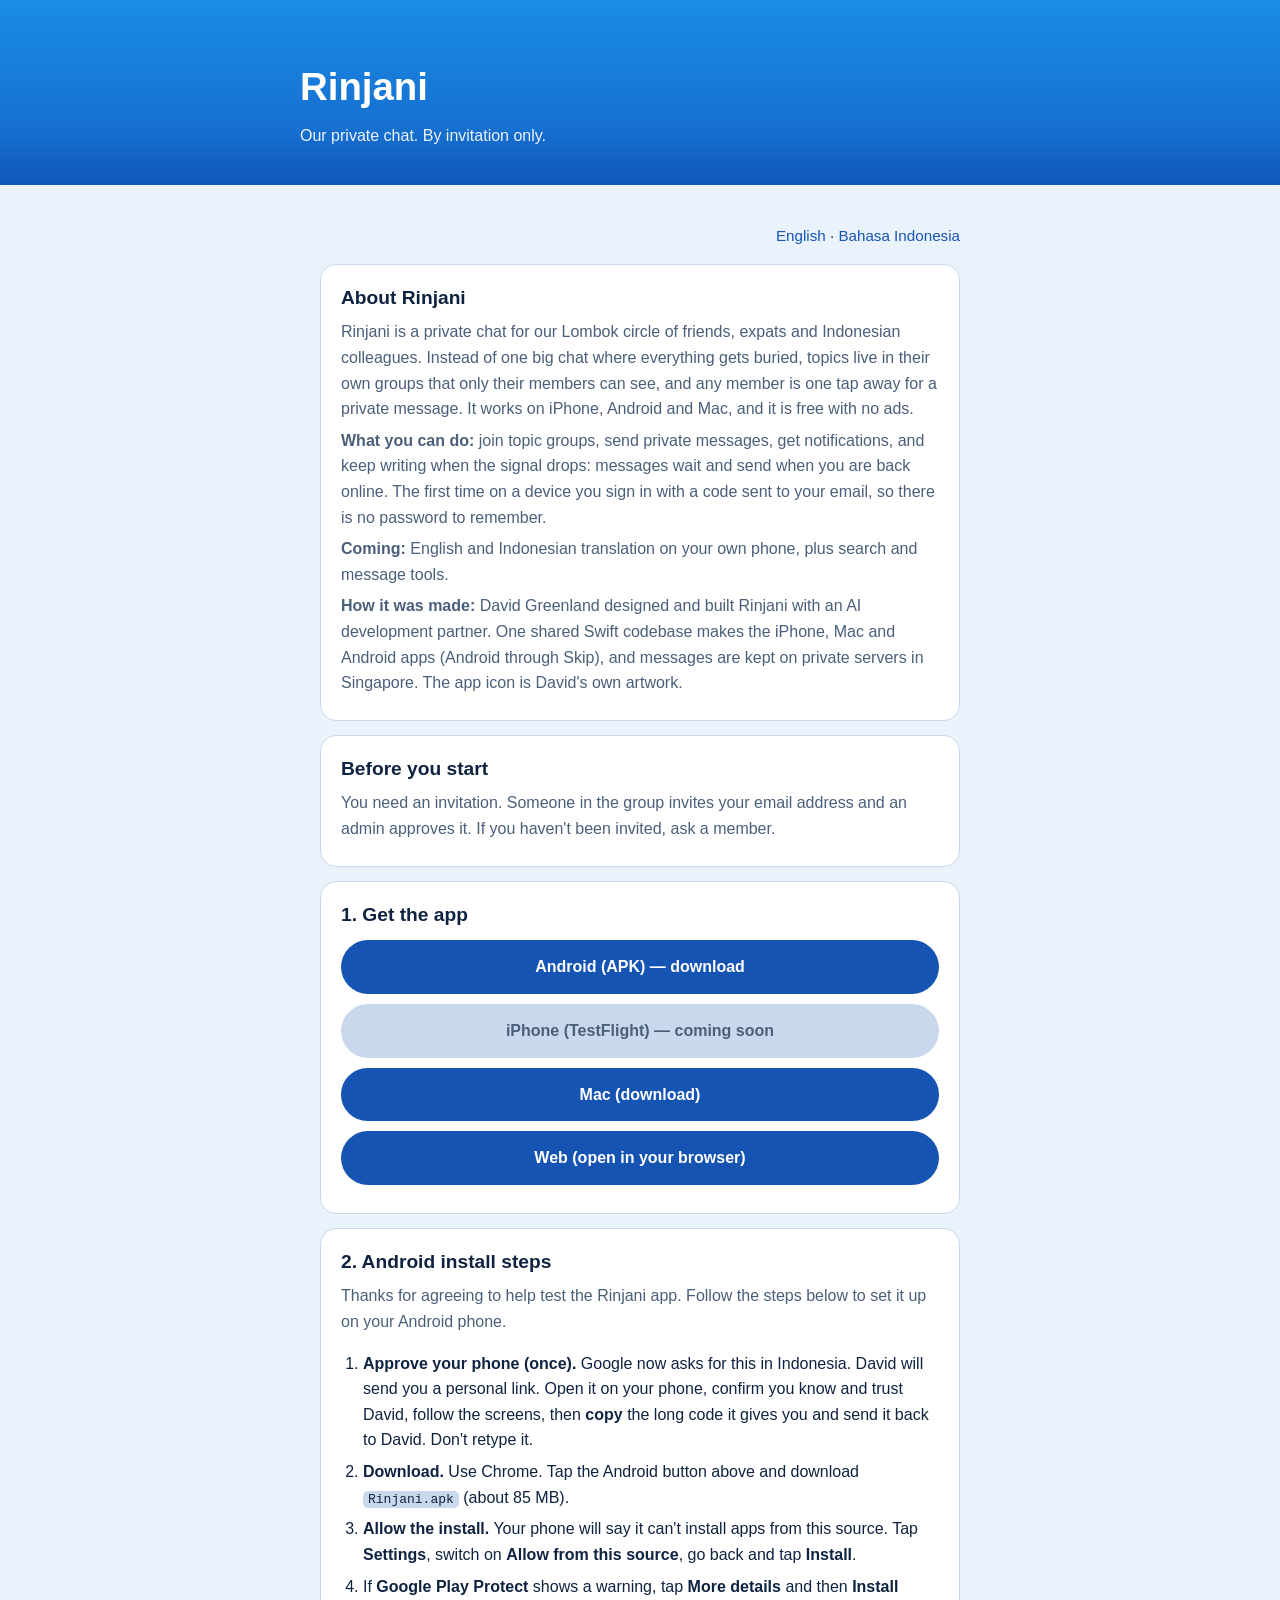
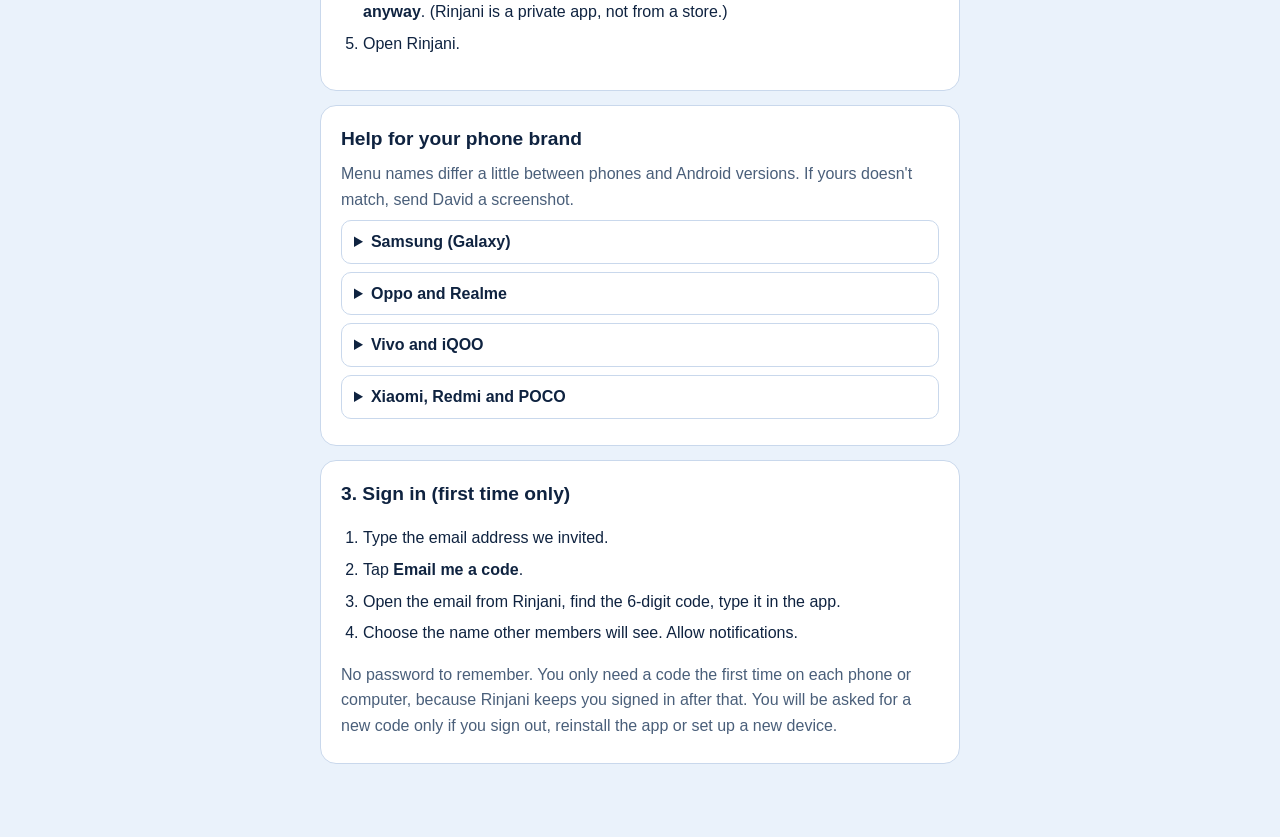
==== commit 3b9e102d: "Rinjani install page: Web button (English + Bahasa) Co-Authored-By: Claude Sonnet 5.5 <noreply@anthr" ====
--- a/rinjani/index.html
+++ b/rinjani/index.html
@@ -29,7 +29,8 @@
   <div class="card"><h2>1. Get the app</h2>
     <a class="btn" href="https://github.com/noIdea-dev/rinjani-releases/releases/latest/download/Rinjani.apk">Android (APK) — download</a>
     <a class="btn off" href="#">iPhone (TestFlight) — coming soon</a>
-    <a class="btn" href="https://github.com/noIdea-dev/rinjani-releases/releases/latest/download/Rinjani.dmg">Mac (download)</a></div>
+    <a class="btn" href="https://github.com/noIdea-dev/rinjani-releases/releases/latest/download/Rinjani.dmg">Mac (download)</a>
+    <a class="btn" href="https://noidea-dev.github.io/rinjani/app/">Web (open in your browser)</a></div>
   <div class="card"><h2>2. Android install steps</h2>
     <p>Thanks for agreeing to help test the Rinjani app. Follow the steps below to set it up on your Android phone.</p>
     <ol><li><b>Approve your phone (once).</b> Google now asks for this in Indonesia. David will send you a personal link. Open it on your phone, confirm you know and trust David, follow the screens, then <b>copy</b> the long code it gives you and send it back to David. Don't retype it.</li>
@@ -74,7 +75,8 @@
   <div class="card"><h2>1. Ambil aplikasinya</h2>
     <a class="btn" href="https://github.com/noIdea-dev/rinjani-releases/releases/latest/download/Rinjani.apk">Android (APK) — unduh</a>
     <a class="btn off" href="#">iPhone (TestFlight) — segera hadir</a>
-    <a class="btn" href="https://github.com/noIdea-dev/rinjani-releases/releases/latest/download/Rinjani.dmg">Mac (unduh)</a></div>
+    <a class="btn" href="https://github.com/noIdea-dev/rinjani-releases/releases/latest/download/Rinjani.dmg">Mac (unduh)</a>
+    <a class="btn" href="https://noidea-dev.github.io/rinjani/app/">Web (buka di browser Anda)</a></div>
   <div class="card"><h2>2. Langkah pasang di Android</h2>
     <p>Terima kasih telah bersedia ikut menguji aplikasi Rinjani. Ikuti langkah-langkah di bawah ini untuk memasangnya di ponsel Android Anda.</p>
     <ol><li><b>Setujui ponsel Anda (satu kali).</b> Google kini meminta ini di Indonesia. David akan mengirim tautan pribadi. Buka tautan itu di ponsel Anda, konfirmasi bahwa Anda mengenal dan memercayai David, ikuti layarnya, lalu <b>salin</b> kode panjang yang muncul dan kirimkan kembali kepada David. Jangan diketik ulang.</li>
